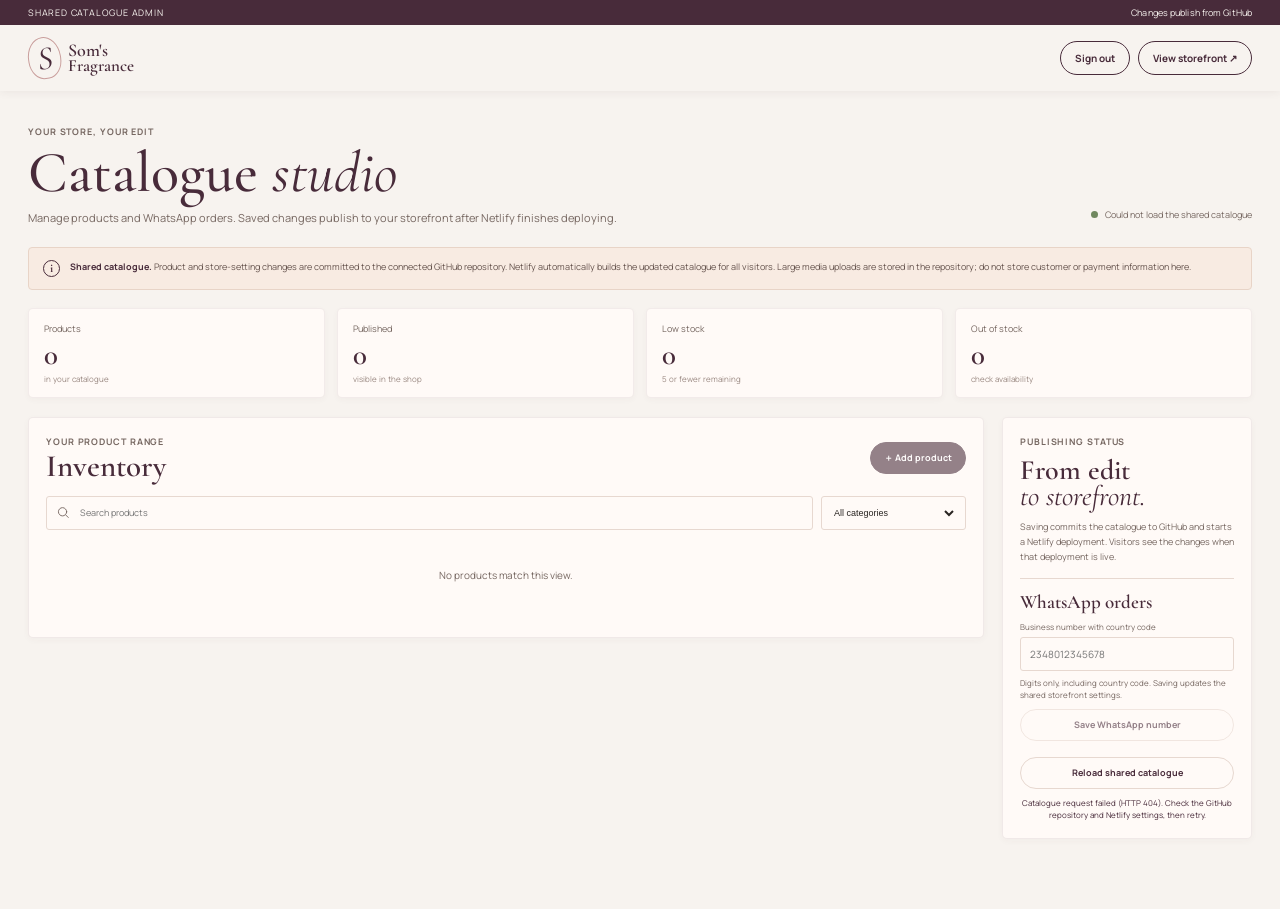
==== admin.html @ 3cbfb393 "Connect shared catalogue admin to GitHub API Co-authored-by: Copilot <223556219+Copilot@users.norepl" ====
<!doctype html>
<html lang="en">
  <head>
    <meta charset="utf-8">
    <meta name="viewport" content="width=device-width, initial-scale=1">
    <meta name="theme-color" content="#482B3A">
    <meta name="robots" content="noindex, nofollow">
    <meta name="description" content="Manage the shared Som's Fragrance product catalogue.">
    <title>Catalogue Admin — Som's Fragrance</title>
    <link rel="preconnect" href="https://fonts.googleapis.com">
    <link rel="preconnect" href="https://fonts.gstatic.com" crossorigin>
    <link href="https://fonts.googleapis.com/css2?family=Cormorant+Garamond:wght@400;500;600;700&family=Manrope:wght@400;500;600;700&display=swap" rel="stylesheet">
    <link rel="stylesheet" href="styles.css">
    <link rel="stylesheet" href="admin.css">
  </head>
  <body class="admin-page">
    <header class="site-header">
      <div class="utility-bar"><div class="utility-inner"><span>SHARED CATALOGUE ADMIN</span><span class="utility-motto">Changes publish from GitHub</span></div></div>
      <div class="nav-shell admin-nav">
        <a class="brand" href="index.html" aria-label="Som's Fragrance home"><span class="brand-mark" aria-hidden="true">S</span><span class="brand-type"><span>Som's</span><span>Fragrance</span></span></a>
        <div class="admin-nav-actions">
          <button class="admin-store-link admin-logout" type="button" hidden>Sign out</button>
          <a class="admin-store-link" href="shop.html">View storefront ↗</a>
        </div>
      </div>
    </header>

    <main class="admin-main">
      <section class="admin-welcome">
        <div><p class="eyebrow">YOUR STORE, YOUR EDIT</p><h1>Catalogue <em>studio</em></h1><p>Manage products and WhatsApp orders. Saved changes publish to your storefront after Netlify finishes deploying.</p></div>
        <div class="publish-status"><span class="status-dot"></span><span class="save-status" aria-live="polite">Loading your catalogue…</span></div>
      </section>

      <section class="local-notice" aria-label="Publishing information">
        <span class="notice-icon" aria-hidden="true">i</span>
        <p><strong>Shared catalogue.</strong> Product and store-setting changes are committed to the connected GitHub repository. Netlify automatically builds the updated catalogue for all visitors. Large media uploads are stored in the repository; do not store customer or payment information here.</p>
      </section>

      <section class="admin-stats" aria-label="Catalogue overview">
        <article class="stat-card"><span>Products</span><strong id="stat-products">0</strong><small>in your catalogue</small></article>
        <article class="stat-card"><span>Published</span><strong id="stat-published">0</strong><small>visible in the shop</small></article>
        <article class="stat-card"><span>Low stock</span><strong id="stat-low-stock">0</strong><small>5 or fewer remaining</small></article>
        <article class="stat-card"><span>Out of stock</span><strong id="stat-out-stock">0</strong><small>check availability</small></article>
      </section>

      <section class="admin-workspace">
        <section class="inventory-panel">
          <div class="inventory-heading">
            <div><p class="eyebrow">YOUR PRODUCT RANGE</p><h2>Inventory</h2></div>
            <button class="primary-action add-product-button" type="button">＋ Add product</button>
          </div>
          <div class="inventory-tools">
            <label class="admin-search"><span class="sr-only">Search catalogue</span><svg viewBox="0 0 24 24" aria-hidden="true"><circle cx="10.8" cy="10.8" r="6.8"></circle><path d="m16 16 4.2 4.2"></path></svg><input id="admin-search" type="search" placeholder="Search products"></label>
            <label class="admin-category-select"><span class="sr-only">Filter by category</span><select id="admin-category"><option value="">All categories</option><option value="perfumes">Perfumes</option><option value="body-care">Body care</option><option value="bath">Bath &amp; soaps</option><option value="skincare">Skincare</option></select></label>
          </div>
          <div class="inventory-list" id="inventory-list" aria-live="polite"></div>
          <p class="inventory-empty" hidden>No products match this view.</p>
        </section>

        <aside class="publish-panel">
          <p class="eyebrow">PUBLISHING STATUS</p>
          <h2>From edit<br><em>to storefront.</em></h2>
          <p>Saving commits the catalogue to GitHub and starts a Netlify deployment. Visitors see the changes when that deployment is live.</p>
          <section class="store-settings" aria-labelledby="store-settings-title">
            <h3 id="store-settings-title">WhatsApp orders</h3>
            <label for="whatsapp-number">Business number with country code</label>
            <input id="whatsapp-number" type="tel" inputmode="numeric" autocomplete="tel" maxlength="15" placeholder="2348012345678">
            <p>Digits only, including country code. Saving updates the shared storefront settings.</p>
            <button class="secondary-action save-whatsapp-number" type="button">Save WhatsApp number</button>
          </section>
          <button class="secondary-action refresh-catalogue" type="button">Reload shared catalogue</button>
          <p class="admin-message" role="status" aria-live="polite"></p>
        </aside>
      </section>

      <dialog class="product-dialog" aria-labelledby="product-dialog-title">
        <form class="product-form">
          <div class="dialog-heading"><div><p class="eyebrow">CATALOGUE DETAILS</p><h2 id="product-dialog-title">Add a product</h2></div><button class="dialog-close" type="button" aria-label="Close form">×</button></div>
          <input type="hidden" name="originalId">
          <div class="form-grid">
            <label class="field-wide">Product name<input name="name" required maxlength="90" placeholder="e.g. Rose Petal Eau de Parfum"></label>
            <label>Category<select name="category" required><option value="perfumes">Perfumes</option><option value="body-care">Body creams &amp; lotions</option><option value="bath">Soaps &amp; bath</option><option value="skincare">Skincare &amp; beauty</option></select></label>
            <label>Brand<input name="brand" maxlength="60" value="Som's Fragrance"></label>
            <label>Price (₦)<input name="price" type="number" min="1" step="1" inputmode="numeric" required placeholder="28000"></label>
            <label>Compare-at price (₦)<input name="oldPrice" type="number" min="1" step="1" inputmode="numeric" placeholder="Optional"></label>
            <label>Stock quantity<input name="stock" type="number" min="0" step="1" inputmode="numeric" required value="1"></label>
            <label>Rating (0–5)<input name="rating" type="number" min="0" max="5" step="0.1" value="5"></label>
            <label>Review count<input name="reviews" type="number" min="0" step="1" value="0"></label>
            <label>Badge<select name="badge"><option value="">No badge</option><option value="New">New</option><option value="Bestseller">Bestseller</option><option value="Popular">Popular</option><option value="On sale">On sale</option></select></label>
            <label class="published-toggle"><input name="featuredOnHome" type="checkbox"><span>Feature this product on the homepage</span></label>
            <label class="field-wide">Product image URL or Unsplash photo ID<input name="image" placeholder="https://… or photo-123456789"></label>
            <label class="field-wide">Or upload a product image (JPG, PNG, or WebP; max 2 MB)<input name="imageFile" type="file" accept="image/jpeg,image/png,image/webp"></label>
            <label class="field-wide">Short description<textarea name="description" rows="3" maxlength="240" required placeholder="Describe the product in a sentence or two."></textarea></label>
            <label class="field-wide">Search keywords <span class="field-hint">(optional, separated by spaces)</span><input name="tags" placeholder="floral rose eau de parfum"></label>
            <label class="published-toggle"><input name="published" type="checkbox" checked><span>Published — show this product in the shop</span></label>
          </div>
          <p class="form-error" role="alert"></p>
          <div class="dialog-actions"><button class="secondary-action cancel-product" type="button">Cancel</button><button class="primary-action save-product" type="submit">Save product</button></div>
        </form>
      </dialog>
      <div class="admin-toast" role="status" aria-live="polite"></div>
    </main>
    <script src="admin.js"></script>
  </body>
</html>
---- styles.css ----
:root {
  color-scheme: light;
  --porcelain: #F7F3EF;
  --cream: #F3E8E2;
  --plum: #482B3A;
  --rose: #C99E9C;
  --taupe: #B9AA91;
  --espresso: #292522;
  --muted: #766761;
  --white: #FFFFFF;
  --border: #E7D8D0;
  --serif: "Cormorant Garamond", Georgia, serif;
  --sans: "Manrope", Arial, sans-serif;
}

* { box-sizing: border-box; }
html { scroll-behavior: smooth; scroll-padding-top: 85px; }
body { margin: 0; background: var(--porcelain); color: var(--espresso); font-family: var(--sans); font-size: 13px; -webkit-font-smoothing: antialiased; }
button, input { font: inherit; }
a { color: inherit; text-decoration: none; }
img { display: block; width: 100%; }
button { cursor: pointer; }
.sr-only { position: absolute; width: 1px; height: 1px; padding: 0; margin: -1px; overflow: hidden; clip: rect(0,0,0,0); white-space: nowrap; border: 0; }

.site-header { position: sticky; z-index: 20; top: 0; background: rgba(247,243,239,.98); box-shadow: 0 2px 8px rgba(72,43,58,.06); }
.utility-bar { height: 25px; color: var(--porcelain); background: var(--plum); font-size: 9px; }
.utility-inner { width: min(100% - 56px, 1440px); height: 100%; margin: auto; display: flex; align-items: center; justify-content: space-between; }
.utility-links, .utility-links span, .utility-links a { display: flex; align-items: center; gap: 6px; }
.utility-links { gap: 9px; }
.utility-links svg { width: 12px; height: 12px; fill: none; stroke: currentColor; stroke-width: 1.5; stroke-linecap: round; stroke-linejoin: round; }
.utility-links i { height: 11px; border-left: 1px solid rgba(255,255,255,.4); }
.utility-motto { letter-spacing: .1px; }
.utility-motto span { color: #e6ca8d; }
.nav-shell { width: min(100% - 56px, 1440px); min-height: 57px; margin: auto; display: flex; align-items: center; justify-content: space-between; gap: 24px; }
.brand { display: flex; flex: 0 0 166px; align-items: center; gap: 7px; color: var(--plum); }
.brand-mark { width: 33px; height: 42px; display: grid; place-items: center; border: 1px solid var(--rose); border-radius: 50% 50% 45% 45%; font-family: var(--serif); font-size: 33px; font-style: italic; line-height: 1; transform: rotate(-9deg); }
.brand-type { display: flex; flex-direction: column; font-family: var(--serif); font-size: 18px; font-weight: 600; line-height: .9; }
.brand-type span + span { font-size: 17px; }
.primary-nav { display: flex; align-items: center; justify-content: center; gap: clamp(5px, 1.15vw, 18px); }
.nav-link { padding: 8px 10px; border-radius: 20px; color: var(--espresso); font-size: 11px; font-weight: 600; white-space: nowrap; }
.nav-link:hover, .nav-link.active { color: var(--white); background: #9c5e65; }
.nav-caret { padding-left: 2px; color: var(--muted); font-size: 10px; }
.nav-link.active .nav-caret { color: var(--white); }
.nav-actions { display: flex; flex: 0 0 67px; align-items: center; justify-content: flex-end; gap: 13px; }
.icon-button { position: relative; width: 23px; height: 28px; padding: 2px 0; border: 0; color: var(--espresso); background: transparent; }
.icon-button svg { width: 20px; height: 20px; fill: none; stroke: currentColor; stroke-width: 1.5; stroke-linecap: round; stroke-linejoin: round; }
.bag-count { position: absolute; top: 0; right: -5px; width: 13px; height: 13px; display: grid; place-items: center; border-radius: 50%; color: var(--white); background: var(--plum); font-size: 8px; }
.action-divider { height: 22px; border-left: 1px solid var(--border); }
.menu-toggle { display: none; }
.search-panel { display: none; width: min(100% - 56px, 1440px); padding: 14px 0; margin: auto; border-top: 1px solid var(--border); align-items: center; gap: 16px; }
.search-panel.is-open { display: flex; }
.search-panel label { font-family: var(--serif); font-size: 19px; }
.search-panel input { flex: 1; padding: 8px 3px; border: 0; border-bottom: 1px solid var(--muted); outline: 0; background: transparent; }
.search-panel button { border: 0; color: var(--plum); background: transparent; font-size: 11px; font-weight: 700; }

.hero { position: relative; min-height: clamp(296px, 30vw, 430px); display: grid; grid-template-columns: 1fr 1.05fr; overflow: hidden; background: #f0d7d0; }
.hero-copy { position: relative; z-index: 2; display: flex; flex-direction: column; align-items: flex-start; justify-content: center; padding: 28px max(30px, calc((100vw - 1440px) / 2)); padding-right: 12px; }
.eyebrow { margin: 0; color: var(--muted); font-size: 9px; font-weight: 700; letter-spacing: .9px; }
.hero-copy .eyebrow { display: flex; align-items: center; gap: 5px; white-space: nowrap; }
.hero-copy .eyebrow span { color: var(--plum); font-size: 10px; }
.hero-copy .eyebrow i, .featured-intro .eyebrow i { width: 35px; margin-left: 5px; border-top: 1px solid var(--rose); }
h1, h2, h3, p { margin-top: 0; }
.hero h1 { margin: 12px 0 8px; color: var(--plum); font-family: var(--serif); font-size: clamp(43px, 5vw, 68px); font-weight: 600; letter-spacing: -1.7px; line-height: .84; }
.hero-description { margin: 5px 0 13px; color: var(--espresso); font-size: 12px; line-height: 1.6; }
.hero-actions { display: flex; align-items: center; gap: 18px; }
.button { min-height: 33px; display: inline-flex; align-items: center; justify-content: center; gap: 15px; padding: 0 16px; border-radius: 22px; font-size: 10px; font-weight: 700; }
.button-plum { color: var(--white); background: var(--plum); box-shadow: 0 2px 5px rgba(72,43,58,.14); }
.button-plum:hover { background: #633d50; }
.story-link { display: inline-flex; align-items: center; gap: 6px; font-size: 10px; font-weight: 600; }
.play-icon { width: 20px; height: 20px; display: grid; place-items: center; border: 1px solid var(--plum); border-radius: 50%; color: var(--plum); font-size: 8px; }
.hero-pagination { position: absolute; bottom: 14px; left: max(30px, calc((100vw - 1440px) / 2)); display: flex; gap: 7px; }
.hero-pagination span { width: 7px; height: 7px; border: 1px solid rgba(72,43,58,.3); border-radius: 10px; }
.hero-pagination .current { width: 15px; border-color: var(--plum); background: var(--plum); }
.hero-art { position: relative; min-height: clamp(296px, 30vw, 430px); overflow: hidden; background: radial-gradient(ellipse at 47% 85%, #f9e9df 0 14%, transparent 14.5%), linear-gradient(90deg, #edcfc5, #f8e7df 45%, #e8c9c0); }
.hero-art::before { display: none; }
.hero-arch { position: absolute; top: -25%; right: 3%; width: 37%; height: 95%; border-radius: 50% 50% 0 0; background: linear-gradient(90deg, rgba(151,99,86,.16), rgba(255,247,239,.5)); }
.hero-bottle { position: absolute; z-index: 1; inset: 0; width: 100%; height: 100%; max-width: none; object-fit: cover; object-position: center 51%; }
.hero-arch, .hero-rose, .hero-pedestal, .hero-glint { display: none; }

.categories { padding: 9px max(28px, calc((100vw - 1440px) / 2)) 15px; background: linear-gradient(180deg,#faeee8,#f7e9e3); }
.section-title { margin: 0 0 9px; color: var(--plum); font-family: var(--serif); font-size: 27px; font-weight: 600; line-height: 1; text-align: center; }
.category-grid { display: grid; grid-template-columns: repeat(4, minmax(0, 1fr)); gap: 10px; }
.category-card { min-width: 0; overflow: hidden; display: flex; flex-direction: column; align-items: center; border: 1px solid rgba(72,43,58,.06); border-radius: 13px; background: #ead2c8; box-shadow: 0 2px 5px rgba(72,43,58,.05); }
.category-card img { width: 100%; height: 86px; object-fit: cover; object-position: center 43%; mix-blend-mode: multiply; }
.category-name { width: 100%; overflow: hidden; padding: 5px 3px 1px; font-size: 10px; font-weight: 700; text-align: center; text-overflow: ellipsis; white-space: nowrap; }
.category-explore { padding: 1px 5px 6px; font-size: 10px; }
.category-explore b { padding-left: 3px; font-size: 12px; }

.featured { display: grid; grid-template-columns: 155px minmax(0,1fr); gap: 15px; padding: 13px max(28px, calc((100vw - 1440px) / 2)) 22px; background: #fbf3ee; }
.featured-intro { display: flex; flex-direction: column; align-items: flex-start; justify-content: center; }
.featured-intro .eyebrow { display: flex; align-items: center; gap: 4px; font-size: 8px; white-space: nowrap; }
.featured-intro h2 { margin: 8px 0 5px; color: var(--plum); font-family: var(--serif); font-size: 36px; font-weight: 600; letter-spacing: -1px; line-height: .83; }
.featured-intro > p:not(.eyebrow) { margin: 4px 0 9px; font-size: 10px; line-height: 1.45; }
.featured-intro .button { min-height: 28px; padding: 0 12px; font-size: 9px; }
.product-list { display: grid; grid-template-columns: repeat(4, minmax(0,1fr)); gap: 10px; }
.product-card { min-width: 0; padding: 6px 6px 7px; border: 1px solid rgba(72,43,58,.04); border-radius: 11px; background: #fff9f5; box-shadow: 0 2px 8px rgba(72,43,58,.06); text-align: center; }
.product-photo { position: relative; height: 116px; overflow: hidden; border-radius: 8px; background: #f3e1d8; }
.product-photo img { width: 100%; height: 100%; object-fit: cover; object-position: center 48%; mix-blend-mode: multiply; }
.product-tag { position: absolute; z-index: 1; top: 4px; left: 4px; padding: 3px 6px; border-radius: 9px; color: var(--white); background: #a44f67; font-size: 8px; font-weight: 700; }
.product-tag.discount { background: #bf596d; }
.product-tag.hot { background: #d65b65; }
.home-product-category { padding: 6px 0 0; color: var(--muted); font-size: 7px; letter-spacing: .5px; text-transform: uppercase; }
.product-card h3 { overflow: hidden; margin: 6px 0 3px; font-size: 9px; font-weight: 700; text-overflow: ellipsis; white-space: nowrap; }
.price { margin: 0; font-size: 10px; font-weight: 700; }
.price del { margin-left: 3px; color: #9a8b86; font-size: 8px; font-weight: 400; }
.rating { margin: 3px 0 5px; color: var(--muted); font-size: 8px; }
.rating span { color: #b7854b; letter-spacing: 1px; }
.cart-button { width: 100%; min-height: 26px; display: flex; align-items: center; justify-content: center; gap: 4px; border: 1px solid #bd9893; border-radius: 14px; color: var(--plum); background: transparent; font-size: 8px; font-weight: 700; }
.cart-button:hover, .cart-button.is-added { color: var(--white); background: var(--plum); border-color: var(--plum); }
.cart-button svg { width: 12px; height: 12px; fill: none; stroke: currentColor; stroke-width: 1.6; stroke-linecap: round; stroke-linejoin: round; }
.search-results { grid-column: 1 / -1; min-height: 0; margin: 0; color: var(--muted); font-size: 10px; }
.search-results:empty { display: none; }

.sale-banner { position: relative; min-height: 125px; display: flex; align-items: center; overflow: hidden; margin: 0 max(16px, calc((100vw - 1470px) / 2)) 13px; border-radius: 13px; color: #fff7ee; background: var(--plum); box-shadow: 0 3px 9px rgba(72,43,58,.13); }
.sale-banner > img { position: absolute; inset: 0; width: 100%; height: 100%; object-fit: cover; object-position: center 55%; }
.sale-banner::after { position: absolute; inset: 0; content: ""; background: linear-gradient(90deg,rgba(72,35,48,.84),rgba(72,35,48,.68) 34%,rgba(72,35,48,.12) 65%,rgba(72,35,48,.02)); }
.sale-copy, .sale-badge { position: relative; z-index: 1; }
.sale-copy { padding: 12px 23px; }
.sale-label { display: inline-block; padding: 3px 8px; border-radius: 10px; color: var(--plum); background: #f7e3c2; font-size: 8px; font-weight: 700; }
.sale-copy h2 { margin: 4px 0 2px; font-family: var(--serif); font-size: 29px; font-weight: 600; line-height: .85; }
.sale-copy p { margin: 5px 0 0; font-size: 9px; }
.sale-badge { width: 77px; height: 77px; display: flex; flex: 0 0 auto; flex-direction: column; align-items: center; justify-content: center; margin-left: 20px; border-radius: 50%; color: var(--plum); background: #fae7c9; box-shadow: 0 0 0 4px rgba(250,231,201,.24); line-height: 1; }
.sale-badge span { font-size: 9px; }
.sale-badge strong { font-family: var(--serif); font-size: 26px; }
.sale-hitarea { position: absolute; z-index: 2; inset: 0; }

.community-row { display: grid; grid-template-columns: 1fr 1fr; gap: 0; padding: 0 max(28px, calc((100vw - 1440px) / 2)) 12px; background: #fbf4ef; }
.why-us, .newsletter { min-width: 0; padding: 3px 15px 2px 0; }
.why-us { border-right: 1px solid var(--border); }
.why-us h2, .newsletter h2 { margin: 0 0 7px; color: var(--espresso); font-family: var(--serif); font-size: 20px; font-weight: 600; line-height: 1; }
.benefits { display: grid; grid-template-columns: repeat(4, 1fr); }
.benefit { min-height: 60px; display: flex; flex-direction: column; align-items: center; justify-content: center; border-right: 1px solid var(--border); text-align: center; }
.benefit:last-child { border-right: 0; }
.benefit svg { width: 22px; height: 22px; margin-bottom: 3px; fill: none; stroke: var(--plum); stroke-width: 1.5; stroke-linecap: round; stroke-linejoin: round; }
.benefit strong, .benefit span { font-size: 8px; line-height: 1.35; }
.benefit strong { font-weight: 700; }
.newsletter { position: relative; padding: 3px 0 2px 22px; }
.newsletter > p:not(.form-message) { margin: 0 0 6px; font-size: 9px; line-height: 1.35; }
.newsletter-form { width: min(100%, 340px); display: flex; }
.newsletter-form input { min-width: 0; flex: 1; height: 24px; padding: 0 9px; border: 1px solid var(--border); border-right: 0; border-radius: 14px 0 0 14px; outline: 0; background: rgba(255,255,255,.55); font-size: 8px; }
.newsletter-form button { min-width: 68px; border: 0; border-radius: 14px; color: var(--white); background: var(--plum); font-size: 8px; font-weight: 700; }
.form-message { min-height: 10px; margin: 3px 0 0; color: var(--plum); font-size: 8px; }

.site-footer { color: var(--porcelain); background: var(--plum); }
.footer-main { width: min(100% - 56px, 1440px); display: grid; grid-template-columns: 1.35fr .9fr .9fr 1.1fr 1.3fr; gap: 20px; padding: 20px 0 15px; margin: auto; }
.footer-brand { display: flex; flex-direction: column; justify-content: center; }
.brand-light { flex-basis: auto; color: var(--porcelain); }
.brand-light .brand-mark { border-color: var(--rose); }
.footer-brand > p { margin: 6px 0 0 4px; color: rgba(247,243,239,.8); font-family: var(--serif); font-size: 12px; }
.footer-column { display: flex; flex-direction: column; align-items: flex-start; gap: 4px; padding-left: 12px; border-left: 1px solid rgba(247,243,239,.17); }
.footer-column h2 { margin: 3px 0 4px; color: var(--white); font-size: 9px; font-weight: 700; }
.footer-column > a { color: rgba(247,243,239,.82); font-size: 8px; }
.footer-column > a:hover, .footer-bottom a:hover { color: #e9c9b3; }
.social-links { display: flex; align-items: center; gap: 10px; }
.social-links a { width: 18px; height: 18px; display: grid; place-items: center; color: var(--white); }
.social-links svg { width: 17px; height: 17px; fill: none; stroke: currentColor; stroke-width: 1.6; stroke-linecap: round; stroke-linejoin: round; }
.social-letter { font-family: Arial, sans-serif; font-size: 18px; font-weight: 700; }
.footer-bottom { min-height: 30px; display: flex; align-items: center; justify-content: space-between; padding: 0 max(28px, calc((100vw - 1440px) / 2)); border-top: 1px solid rgba(247,243,239,.16); color: rgba(247,243,239,.78); font-size: 8px; }
.admin-access-area { height: 28px; display: flex; justify-content: center; background: var(--plum); }
.admin-access-trigger { position: relative; width: 84px; height: 28px; padding: 0; border: 0; color: rgba(247,243,239,.36); background: transparent; cursor: pointer; font-size: 15px; letter-spacing: 5px; }
.admin-access-trigger:hover { color: rgba(247,243,239,.72); background: rgba(255,255,255,.06); }
.admin-access-trigger:focus-visible { outline: 2px solid var(--rose); outline-offset: -3px; }
.admin-access-hint { position: absolute; inset: 0; display: grid; place-items: center; color: var(--porcelain); background: var(--plum); font-size: 9px; letter-spacing: .3px; opacity: 0; transition: opacity .16s ease; }
.admin-access-trigger:hover .admin-access-hint, .admin-access-trigger:focus-visible .admin-access-hint { opacity: 1; }
.admin-access-dialog { width: min(420px, calc(100% - 32px)); padding: 28px; border: 1px solid var(--border); border-radius: 12px; color: var(--espresso); background: var(--porcelain); box-shadow: 0 18px 60px rgba(41,37,34,.24); }
.admin-access-dialog::backdrop { background: rgba(41,37,34,.48); }
.admin-access-form h2 { margin: 5px 0 22px; color: var(--plum); font-family: var(--serif); font-size: 30px; font-weight: 600; }
.admin-access-form label { display: block; margin-bottom: 6px; color: var(--muted); font-size: 12px; }
.admin-access-form input { width: 100%; padding: 11px 12px; border: 1px solid var(--border); border-radius: 6px; color: var(--espresso); background: var(--white); }
.admin-access-error { min-height: 18px; margin: 8px 0 12px; color: #9c3434; font-size: 11px; }
.admin-access-actions { display: flex; justify-content: flex-end; gap: 10px; }
.admin-access-actions button { min-height: 36px; padding: 0 15px; border: 1px solid var(--border); border-radius: 20px; color: var(--plum); background: transparent; font-size: 11px; font-weight: 700; }
.admin-access-actions .admin-access-submit { border-color: var(--plum); color: var(--white); background: var(--plum); }
.cart-dialog { width: min(460px, calc(100% - 28px)); max-width: 460px; max-height: min(82vh, 680px); padding: 0; overflow: hidden; border: 1px solid var(--border); border-radius: 12px; color: var(--espresso); background: var(--porcelain); box-shadow: 0 18px 70px rgba(41,37,34,.28); }
.cart-dialog::backdrop { background: rgba(41,37,34,.5); backdrop-filter: blur(2px); }
.cart-content { display: flex; max-height: min(82vh, 680px); flex-direction: column; }
.cart-heading { display: flex; align-items: center; justify-content: space-between; padding: 17px 20px; border-bottom: 1px solid var(--border); }
.cart-heading h2 { margin: 0; color: var(--plum); font-family: var(--serif); font-size: 28px; font-weight: 600; }
.cart-close { width: 32px; height: 32px; border: 0; color: var(--plum); background: transparent; font-size: 25px; }
.cart-lines { overflow: auto; padding: 0 20px; }
.cart-empty { padding: 24px 0; color: var(--muted); font-size: 12px; text-align: center; }
.cart-line { display: grid; grid-template-columns: minmax(0,1fr) auto; gap: 5px 12px; padding: 15px 0; border-bottom: 1px solid var(--border); }
.cart-line-name { margin: 0; color: var(--espresso); font-family: var(--serif); font-size: 18px; font-weight: 600; }
.cart-line-price { margin: 3px 0 0; color: var(--muted); font-size: 11px; }
.cart-line-total { align-self: center; color: var(--plum); font-size: 12px; font-weight: 700; }
.cart-line-controls { display: flex; align-items: center; gap: 9px; }
.cart-line-controls button { min-width: 27px; height: 27px; padding: 0 5px; border: 1px solid var(--border); border-radius: 50%; color: var(--plum); background: transparent; }
.cart-line-controls button:disabled { opacity: .4; cursor: not-allowed; }
.cart-line-quantity { min-width: 14px; text-align: center; font-size: 11px; }
.cart-line-remove { margin-left: 5px; border: 0 !important; color: var(--muted) !important; font-size: 10px; text-decoration: underline; }
.cart-unavailable { grid-column: 1/-1; margin: 4px 0 0; color: #9c3434; font-size: 10px; }
.cart-footer { padding: 15px 20px 20px; }
.cart-subtotal { display: flex; justify-content: space-between; margin: 0 0 12px; color: var(--espresso); font-size: 12px; font-weight: 700; }
.cart-checkout { min-height: 42px; display: flex; align-items: center; justify-content: center; border-radius: 24px; color: var(--white); background: var(--plum); font-size: 11px; font-weight: 700; }
.cart-checkout[aria-disabled="true"] { opacity: .45; pointer-events: none; }
.cart-note, .cart-status { margin: 9px 0 0; color: var(--muted); font-size: 9px; line-height: 1.5; text-align: center; }
.cart-status { color: #9c3434; }
.back-to-top { position: fixed; z-index: 10; right: 15px; bottom: 15px; width: 38px; height: 38px; display: grid; place-items: center; border: 0; border-radius: 50%; color: var(--plum); background: var(--porcelain); box-shadow: 0 2px 10px rgba(41,37,34,.2); font-family: var(--serif); font-size: 27px; opacity: 0; pointer-events: none; transition: opacity .2s ease; }
.back-to-top.is-visible { opacity: 1; pointer-events: auto; }
.cart-toast { position: fixed; z-index: 30; right: 20px; bottom: 65px; padding: 10px 15px; border-radius: 20px; color: var(--white); background: var(--plum); font-size: 11px; opacity: 0; pointer-events: none; transform: translateY(8px); transition: opacity .2s ease, transform .2s ease; }
.cart-toast.is-visible { opacity: 1; transform: translateY(0); }

@media (min-width: 1500px) {
  .hero { min-height: 390px; }
  .hero-art { min-height: 390px; }
  .category-card img { height: 125px; }
  .product-photo { height: 155px; }
  .sale-banner { min-height: 160px; }
}
@media (max-width: 900px) and (min-width: 761px) {
  .nav-shell { width: calc(100% - 32px); gap: 8px; }
  .brand { flex-basis: 118px; gap: 5px; }
  .brand-mark { width: 29px; height: 36px; font-size: 29px; }
  .brand-type { font-size: 16px; }
  .brand-type span + span { font-size: 15px; }
  .primary-nav { flex: 1; gap: 0; }
  .nav-link { padding: 8px 5px; font-size: 10px; }
  .nav-actions { flex-basis: 58px; gap: 8px; }
}
@media (max-width: 760px) {
  html { scroll-padding-top: 80px; }
  .utility-bar { height: 25px; }
  .utility-inner, .nav-shell { width: calc(100% - 32px); }
  .utility-inner { font-size: 8px; }
  .utility-motto { display: none; }
  .nav-shell { min-height: 58px; gap: 11px; }
  .brand { flex-basis: 145px; }
  .brand-mark { width: 30px; height: 37px; font-size: 29px; }
  .brand-type { font-size: 17px; }
  .brand-type span + span { font-size: 16px; }
  .menu-toggle { order: 2; width: 23px; height: 27px; display: flex; flex-direction: column; justify-content: center; gap: 6px; padding: 0; border: 0; background: transparent; }
  .menu-toggle span { width: 21px; height: 1px; background: var(--plum); }
  .nav-actions { flex: 0 0 auto; gap: 8px; margin-left: auto; }
  .primary-nav { position: absolute; top: 83px; right: 0; left: 0; display: none; align-items: stretch; gap: 2px; padding: 10px 16px 16px; background: var(--porcelain); box-shadow: 0 8px 12px rgba(72,43,58,.1); }
  .primary-nav.is-open { display: flex; flex-direction: column; }
  .nav-link { padding: 11px 12px; font-size: 12px; }
  .search-panel { width: calc(100% - 32px); }
  .search-panel label { display: none; }
  .hero { min-height: 0; grid-template-columns: 1fr 1fr; }
  .hero-copy { min-height: 250px; padding: 22px 10px 31px 18px; }
  .hero-copy .eyebrow { gap: 3px; font-size: 7px; letter-spacing: .4px; }
  .hero-copy .eyebrow i { width: 12px; }
  .hero h1 { margin: 12px 0 7px; font-size: clamp(34px, 8.6vw, 52px); letter-spacing: -1.2px; }
  .hero-description { max-width: 245px; margin: 4px 0 10px; font-size: 10px; }
  .desktop-break { display: none; }
  .hero-actions { flex-wrap: wrap; gap: 8px; }
  .button { min-height: 30px; gap: 8px; padding: 0 11px; font-size: 9px; }
  .story-link { gap: 4px; font-size: 9px; }
  .play-icon { width: 17px; height: 17px; }
  .hero-pagination { bottom: 10px; left: 18px; }
  .hero-art { min-height: 250px; }
  .hero-bottle { object-position: center; }
  .categories { padding: 10px 15px 13px; }
  .section-title { margin-bottom: 8px; font-size: 24px; }
  .category-grid { grid-template-columns: repeat(2, minmax(0,1fr)); gap: 8px; }
  .category-card { border-radius: 11px; }
  .category-card img { height: 80px; }
  .category-name { font-size: 9px; }
  .category-explore { font-size: 9px; }
  .featured { grid-template-columns: 105px minmax(0,1fr); gap: 8px; padding: 12px 13px 15px; }
  .featured-intro .eyebrow { font-size: 6px; letter-spacing: .3px; }
  .featured-intro .eyebrow i { width: 10px; }
  .featured-intro h2 { font-size: 31px; }
  .featured-intro > p:not(.eyebrow) { font-size: 8px; }
  .featured-intro .button { min-height: 25px; padding: 0 8px; font-size: 7px; }
  .product-list { grid-template-columns: repeat(2,minmax(0,1fr)); gap: 8px; }
  .product-card { padding: 5px; }
  .product-photo { height: clamp(74px, 23vw, 125px); }
  .product-card h3 { font-size: 8px; }
  .price { font-size: 9px; }
  .cart-button { min-height: 23px; font-size: 7px; }
  .search-results { grid-column: 1 / -1; font-size: 8px; }
  .sale-banner { min-height: 120px; margin: 0 9px 11px; border-radius: 10px; }
  .sale-banner::after { background: linear-gradient(90deg,rgba(72,35,48,.88),rgba(72,35,48,.61) 49%,rgba(72,35,48,.1)); }
  .sale-copy { padding: 10px 13px; }
  .sale-copy h2 { font-size: 26px; }
  .sale-copy p { max-width: 160px; font-size: 8px; }
  .sale-badge { width: 62px; height: 62px; margin-left: auto; margin-right: 10px; }
  .sale-badge strong { font-size: 21px; }
  .sale-badge span { font-size: 8px; }
  .community-row { grid-template-columns: 1fr; padding: 0 16px 12px; }
  .why-us { padding: 4px 0 10px; border-right: 0; border-bottom: 1px solid var(--border); }
  .why-us h2, .newsletter h2 { font-size: 19px; }
  .benefit { min-height: 54px; }
  .benefit strong, .benefit span { font-size: 7px; }
  .newsletter { padding: 11px 0 2px; }
  .newsletter > p:not(.form-message) br { display: none; }
  .newsletter-form { max-width: 100%; }
  .footer-main { width: calc(100% - 32px); grid-template-columns: 1.1fr 1fr 1fr; gap: 16px 8px; padding: 17px 0 13px; }
  .footer-brand { grid-column: 1/-1; }
  .brand-light { flex-basis: auto; }
  .footer-brand > p { margin-left: 2px; }
  .footer-column { padding-left: 8px; }
  .footer-column h2 { font-size: 8px; }
  .footer-column > a { font-size: 7px; }
  .social-column { grid-column: 1/-1; border-left: 0; padding-left: 0; }
  .social-links { gap: 13px; }
  .footer-bottom { min-height: 29px; padding: 0 16px; font-size: 7px; }
}
@media (max-width: 370px) {
  .utility-inner { width: calc(100% - 20px); }
  .utility-links { gap: 5px; font-size: 7px; }
  .nav-shell { width: calc(100% - 22px); }
  .brand { flex-basis: 126px; }
  .hero-copy { padding-left: 12px; }
  .hero-copy .eyebrow { font-size: 6px; }
  .hero h1 { font-size: 33px; }
  .hero-description { font-size: 9px; }
  .featured { grid-template-columns: 91px minmax(0,1fr); gap: 6px; padding-right: 8px; padding-left: 8px; }
  .featured-intro h2 { font-size: 28px; }
  .cart-button { gap: 2px; font-size: 6px; }
}
@media (prefers-reduced-motion: reduce) {
  *, *::before, *::after { scroll-behavior: auto !important; transition-duration: .01ms !important; }
}
---- admin.css ----
.admin-page { min-height: 100vh; background: #f7f3ef; }
.admin-page .utility-bar { letter-spacing: .8px; }
.admin-nav { min-height: 66px; }
.admin-store-link { padding: 9px 14px; border: 1px solid var(--plum); border-radius: 20px; color: var(--plum); font-size: 10px; font-weight: 700; }
.admin-nav-actions { display: flex; align-items: center; gap: 8px; }
.admin-logout { cursor: pointer; background: transparent; }
.admin-store-link:hover { color: white; background: var(--plum); }
.admin-main { width: min(100% - 56px, 1260px); margin: 0 auto; padding: 34px 0 70px; }
.admin-welcome { display: flex; align-items: flex-end; justify-content: space-between; gap: 20px; }
.admin-welcome h1 { margin: 7px 0 5px; color: var(--plum); font-family: var(--serif); font-size: clamp(42px, 5vw, 58px); font-weight: 500; line-height: .96; }
.admin-welcome h1 em { font-weight: 400; }
.admin-welcome > div:first-child > p:last-child { margin: 9px 0 0; color: var(--muted); font-size: 11px; }
.publish-status { display: inline-flex; align-items: center; gap: 7px; padding-bottom: 4px; color: var(--muted); font-size: 9px; }
.status-dot { width: 7px; height: 7px; border-radius: 50%; background: #70885f; }
.local-notice { display: flex; align-items: flex-start; gap: 10px; padding: 12px 14px; margin: 22px 0 18px; border: 1px solid #e8d4c7; border-radius: 4px; background: #f8ebe2; }
.notice-icon { width: 17px; height: 17px; flex: 0 0 auto; display: grid; place-items: center; border: 1px solid var(--plum); border-radius: 50%; color: var(--plum); font-family: var(--serif); font-size: 12px; font-weight: 700; }
.local-notice p { margin: 0; color: #66544e; font-size: 9px; line-height: 1.65; }
.local-notice strong { color: var(--plum); }
.local-notice code, .publish-panel code { padding: 1px 3px; border-radius: 2px; color: var(--plum); background: rgba(72,43,58,.07); font-size: .95em; }
.admin-stats { display: grid; grid-template-columns: repeat(4,1fr); gap: 12px; margin-bottom: 19px; }
.stat-card { display: flex; flex-direction: column; padding: 13px 15px; border: 1px solid rgba(72,43,58,.07); border-radius: 5px; background: #fffaf7; box-shadow: 0 2px 6px rgba(72,43,58,.035); }
.stat-card > span { color: var(--muted); font-size: 9px; }
.stat-card strong { padding-top: 5px; color: var(--plum); font-family: var(--serif); font-size: 29px; font-weight: 600; line-height: 1; }
.stat-card small { padding-top: 4px; color: #9a8982; font-size: 8px; }
.admin-workspace { display: grid; grid-template-columns: minmax(0,1fr) 250px; align-items: start; gap: 18px; }
.inventory-panel, .publish-panel { border: 1px solid rgba(72,43,58,.08); border-radius: 5px; background: #fffaf7; box-shadow: 0 2px 7px rgba(72,43,58,.035); }
.inventory-panel { padding: 17px; }
.inventory-heading { display: flex; align-items: center; justify-content: space-between; gap: 14px; }
.inventory-heading h2 { margin: 3px 0 0; color: var(--plum); font-family: var(--serif); font-size: 31px; font-weight: 600; line-height: 1; }
.primary-action, .secondary-action { min-height: 32px; display: inline-flex; align-items: center; justify-content: center; padding: 0 13px; border-radius: 18px; font-size: 9px; font-weight: 700; cursor: pointer; }
.primary-action { border: 1px solid var(--plum); color: var(--white); background: var(--plum); }
.primary-action:hover { background: #633d50; }
.secondary-action { border: 1px solid var(--border); color: var(--plum); background: transparent; }
.secondary-action:hover { border-color: var(--rose); background: #fbf1eb; }
.inventory-tools { display: flex; gap: 8px; margin: 14px 0 10px; }
.admin-search { height: 34px; display: flex; flex: 1; align-items: center; gap: 7px; padding: 0 9px; border: 1px solid var(--border); border-radius: 3px; }
.admin-search svg { width: 15px; height: 15px; fill: none; stroke: var(--muted); stroke-width: 1.5; stroke-linecap: round; }
.admin-search input, .admin-category-select select { width: 100%; height: 100%; border: 0; outline: 0; color: var(--espresso); background: transparent; font-size: 9px; }
.admin-category-select { width: 145px; height: 34px; padding: 0 8px; border: 1px solid var(--border); border-radius: 3px; }
.inventory-list { display: flex; flex-direction: column; }
.inventory-row { min-height: 64px; display: grid; grid-template-columns: 48px minmax(0,1fr) auto auto; align-items: center; gap: 10px; padding: 8px 2px; border-top: 1px solid #efe5df; }
.inventory-thumb { width: 48px; height: 48px; overflow: hidden; border-radius: 3px; background: var(--cream); }
.inventory-thumb img { width: 100%; height: 100%; object-fit: cover; }
.inventory-product { min-width: 0; }
.inventory-product strong { display: block; overflow: hidden; color: var(--espresso); font-family: var(--serif); font-size: 17px; font-weight: 600; text-overflow: ellipsis; white-space: nowrap; }
.inventory-product span { display: block; overflow: hidden; margin-top: 3px; color: var(--muted); font-size: 8px; text-overflow: ellipsis; white-space: nowrap; }
.inventory-product small { margin-left: 5px; color: #98616c; font-size: 8px; }
.inventory-quantity { color: var(--muted); font-size: 9px; white-space: nowrap; }
.inventory-quantity.low { color: #aa6741; }
.inventory-quantity.out { color: #a45959; }
.inventory-actions { display: flex; gap: 5px; }
.inventory-actions button { min-height: 26px; padding: 0 8px; border: 1px solid var(--border); border-radius: 14px; color: var(--plum); background: transparent; font-size: 8px; }
.inventory-actions button:hover { border-color: var(--rose); background: #fbf1eb; }
.inventory-actions .delete-product { color: #a45959; }
.inventory-empty { padding: 28px 8px; color: var(--muted); font-size: 10px; text-align: center; }
.inventory-empty[hidden] { display: none; }
.publish-panel { position: sticky; top: 108px; padding: 17px; }
.publish-panel h2 { margin: 9px 0; color: var(--plum); font-family: var(--serif); font-size: 28px; font-weight: 600; line-height: .95; }
.publish-panel h2 em { font-weight: 400; }
.publish-panel > p:not(.eyebrow):not(.admin-message) { margin: 0 0 13px; color: var(--muted); font-size: 9px; line-height: 1.7; }
.publish-panel > button, .publish-panel > label { width: 100%; margin-top: 8px; }
.store-settings { padding: 11px 0 3px; margin: 12px 0 5px; border-top: 1px solid var(--border); }
.store-settings h3 { margin: 0 0 8px; color: var(--plum); font-family: var(--serif); font-size: 19px; font-weight: 600; }
.store-settings label { display: block; margin-bottom: 5px; color: var(--muted); font-size: 8px; }
.store-settings input { width: 100%; height: 34px; padding: 0 9px; border: 1px solid var(--border); border-radius: 3px; color: var(--espresso); background: transparent; font: inherit; font-size: 10px; }
.store-settings > p { margin: 6px 0; color: var(--muted); font-size: 8px; line-height: 1.5; }
.store-settings .save-whatsapp-number { width: 100%; margin-top: 2px; }
.admin-message { min-height: 24px; margin: 8px 0 0; color: var(--plum); font-size: 8px; line-height: 1.5; text-align: center; }
.admin-page button:disabled { cursor: not-allowed; opacity: .58; }
.product-dialog { width: min(600px, calc(100% - 28px)); max-width: 600px; max-height: min(90vh, 760px); padding: 0; overflow: auto; border: 1px solid var(--border); border-radius: 6px; color: var(--espresso); background: var(--porcelain); box-shadow: 0 18px 70px rgba(41,37,34,.24); }
.product-dialog::backdrop { background: rgba(41,37,34,.52); backdrop-filter: blur(2px); }
.product-form { padding: 21px; }
.dialog-heading { display: flex; align-items: center; justify-content: space-between; padding-bottom: 12px; margin-bottom: 14px; border-bottom: 1px solid var(--border); }
.dialog-heading h2 { margin: 4px 0 0; color: var(--plum); font-family: var(--serif); font-size: 32px; font-weight: 600; line-height: 1; }
.dialog-close { width: 30px; height: 30px; border: 0; color: var(--plum); background: transparent; font-size: 26px; }
.form-grid { display: grid; grid-template-columns: repeat(2,minmax(0,1fr)); gap: 11px 12px; }
.form-grid > label:not(.published-toggle) { min-width: 0; display: flex; flex-direction: column; gap: 5px; color: var(--muted); font-size: 9px; font-weight: 600; }
.form-grid .field-wide { grid-column: 1/-1; }
.field-hint { display: inline; font-weight: 400; }
.form-grid input:not([type="checkbox"]), .form-grid select, .form-grid textarea { width: 100%; min-width: 0; min-height: 35px; padding: 8px 9px; border: 1px solid var(--border); border-radius: 3px; outline: 0; color: var(--espresso); background: #fffaf7; font-size: 10px; font-weight: 400; }
.form-grid textarea { min-height: 64px; resize: vertical; }
.form-grid input:focus, .form-grid select:focus, .form-grid textarea:focus { border-color: var(--rose); box-shadow: 0 0 0 2px rgba(201,158,156,.2); }
.published-toggle { grid-column: 1/-1; display: flex; align-items: center; gap: 7px; color: var(--espresso); font-size: 9px; }
.published-toggle input { accent-color: var(--plum); }
.form-error { min-height: 16px; margin: 8px 0 0; color: #a45959; font-size: 9px; }
.dialog-actions { display: flex; justify-content: flex-end; gap: 8px; padding-top: 10px; border-top: 1px solid var(--border); }
.admin-toast { position: fixed; z-index: 50; right: 20px; bottom: 20px; max-width: min(360px,calc(100% - 40px)); padding: 11px 15px; border-radius: 20px; color: var(--white); background: var(--plum); font-size: 10px; opacity: 0; pointer-events: none; transform: translateY(8px); transition: opacity .2s ease, transform .2s ease; }
.admin-toast.is-visible { opacity: 1; transform: translateY(0); }

@media (max-width: 760px) {
  .admin-main { width: calc(100% - 28px); padding-top: 23px; }
  .admin-welcome { align-items: flex-start; flex-direction: column; gap: 10px; }
  .admin-welcome h1 { font-size: 46px; }
  .admin-welcome > div:first-child > p:last-child { max-width: 390px; font-size: 10px; line-height: 1.6; }
  .publish-status { padding: 0; }
  .local-notice { margin-top: 15px; padding: 10px; }
  .local-notice p { font-size: 8px; }
  .admin-stats { grid-template-columns: repeat(2,1fr); gap: 8px; }
  .stat-card { padding: 11px; }
  .admin-workspace { grid-template-columns: 1fr; gap: 13px; }
  .inventory-panel { padding: 12px; }
  .inventory-heading h2 { font-size: 28px; }
  .inventory-heading .primary-action { padding: 0 10px; font-size: 8px; }
  .inventory-tools { gap: 6px; }
  .admin-category-select { width: 116px; }
  .inventory-row { grid-template-columns: 42px minmax(0,1fr) auto; gap: 7px; }
  .inventory-thumb { width: 42px; height: 44px; }
  .inventory-actions { grid-column: 2/-1; justify-self: end; margin-top: -3px; }
  .inventory-actions button { min-height: 24px; }
  .inventory-quantity { grid-column: 3; grid-row: 1; font-size: 8px; }
  .publish-panel { position: static; padding: 15px; }
  .publish-panel > p:not(.eyebrow):not(.admin-message) br { display: none; }
  .product-form { padding: 16px; }
}
@media (max-width: 370px) {
  .inventory-product strong { font-size: 15px; }
  .inventory-actions button { padding: 0 6px; font-size: 7px; }
  .admin-category-select { width: 104px; }
  .form-grid { grid-template-columns: 1fr; }
  .form-grid .field-wide, .published-toggle { grid-column: 1; }
}
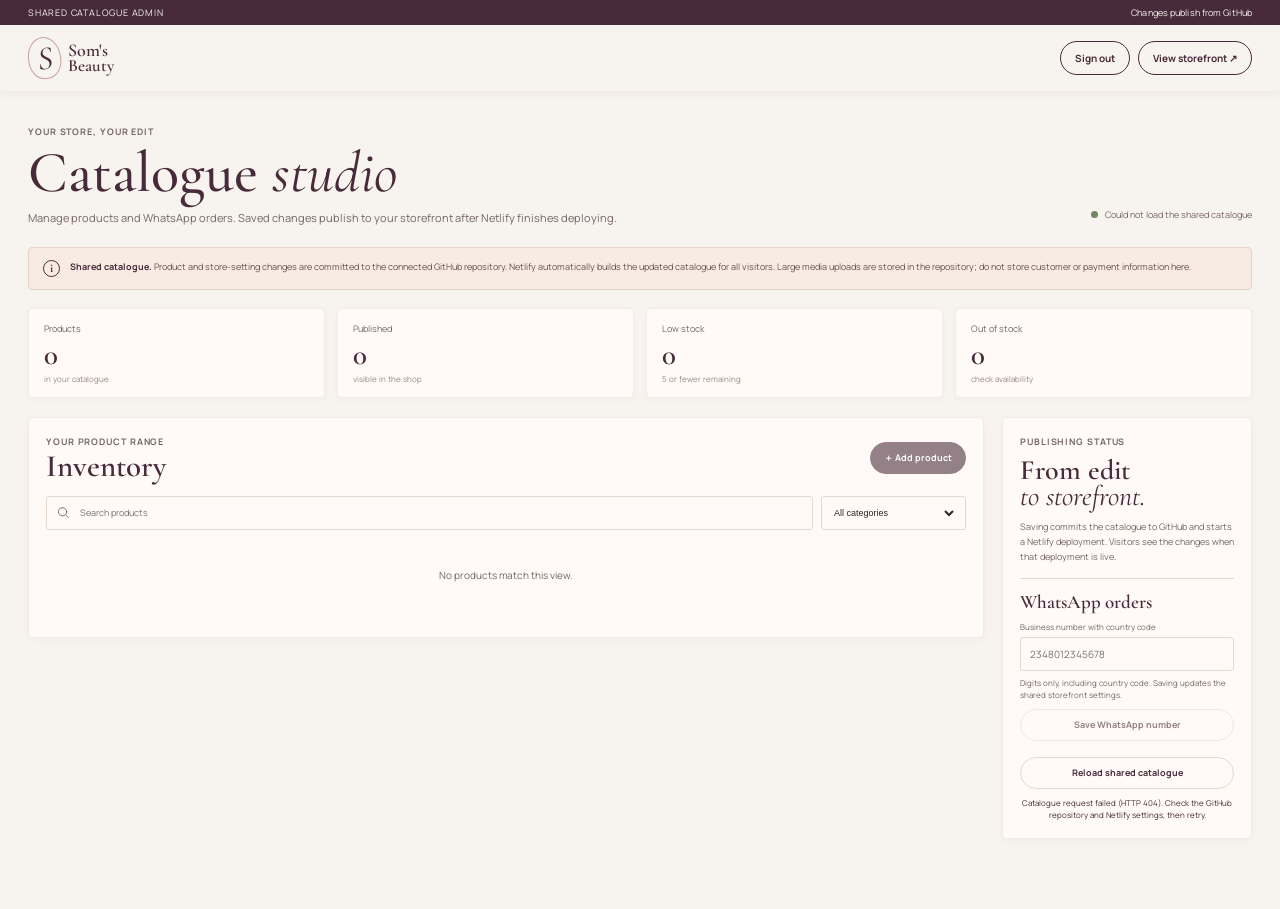
==== commit 8b07e3f0: "Rebrand storefront as Som's Beauty Co-authored-by: Copilot <223556219+Copilot@users.noreply.github.c" ====
--- a/admin.html
+++ b/admin.html
@@ -5,8 +5,8 @@
     <meta name="viewport" content="width=device-width, initial-scale=1">
     <meta name="theme-color" content="#482B3A">
     <meta name="robots" content="noindex, nofollow">
-    <meta name="description" content="Manage the shared Som's Fragrance product catalogue.">
-    <title>Catalogue Admin — Som's Fragrance</title>
+    <meta name="description" content="Manage the shared Som's Beauty product catalogue.">
+    <title>Catalogue Admin — Som's Beauty</title>
     <link rel="preconnect" href="https://fonts.googleapis.com">
     <link rel="preconnect" href="https://fonts.gstatic.com" crossorigin>
     <link href="https://fonts.googleapis.com/css2?family=Cormorant+Garamond:wght@400;500;600;700&family=Manrope:wght@400;500;600;700&display=swap" rel="stylesheet">
@@ -17,7 +17,7 @@
     <header class="site-header">
       <div class="utility-bar"><div class="utility-inner"><span>SHARED CATALOGUE ADMIN</span><span class="utility-motto">Changes publish from GitHub</span></div></div>
       <div class="nav-shell admin-nav">
-        <a class="brand" href="index.html" aria-label="Som's Fragrance home"><span class="brand-mark" aria-hidden="true">S</span><span class="brand-type"><span>Som's</span><span>Fragrance</span></span></a>
+        <a class="brand" href="index.html" aria-label="Som's Beauty home"><span class="brand-mark" aria-hidden="true">S</span><span class="brand-type"><span>Som's</span><span>Beauty</span></span></a>
         <div class="admin-nav-actions">
           <button class="admin-store-link admin-logout" type="button" hidden>Sign out</button>
           <a class="admin-store-link" href="shop.html">View storefront ↗</a>
@@ -80,7 +80,7 @@
           <div class="form-grid">
             <label class="field-wide">Product name<input name="name" required maxlength="90" placeholder="e.g. Rose Petal Eau de Parfum"></label>
             <label>Category<select name="category" required><option value="perfumes">Perfumes</option><option value="body-care">Body creams &amp; lotions</option><option value="bath">Soaps &amp; bath</option><option value="skincare">Skincare &amp; beauty</option></select></label>
-            <label>Brand<input name="brand" maxlength="60" value="Som's Fragrance"></label>
+            <label>Brand<input name="brand" maxlength="60" value="Som's Beauty"></label>
             <label>Price (₦)<input name="price" type="number" min="1" step="1" inputmode="numeric" required placeholder="28000"></label>
             <label>Compare-at price (₦)<input name="oldPrice" type="number" min="1" step="1" inputmode="numeric" placeholder="Optional"></label>
             <label>Stock quantity<input name="stock" type="number" min="0" step="1" inputmode="numeric" required value="1"></label>
